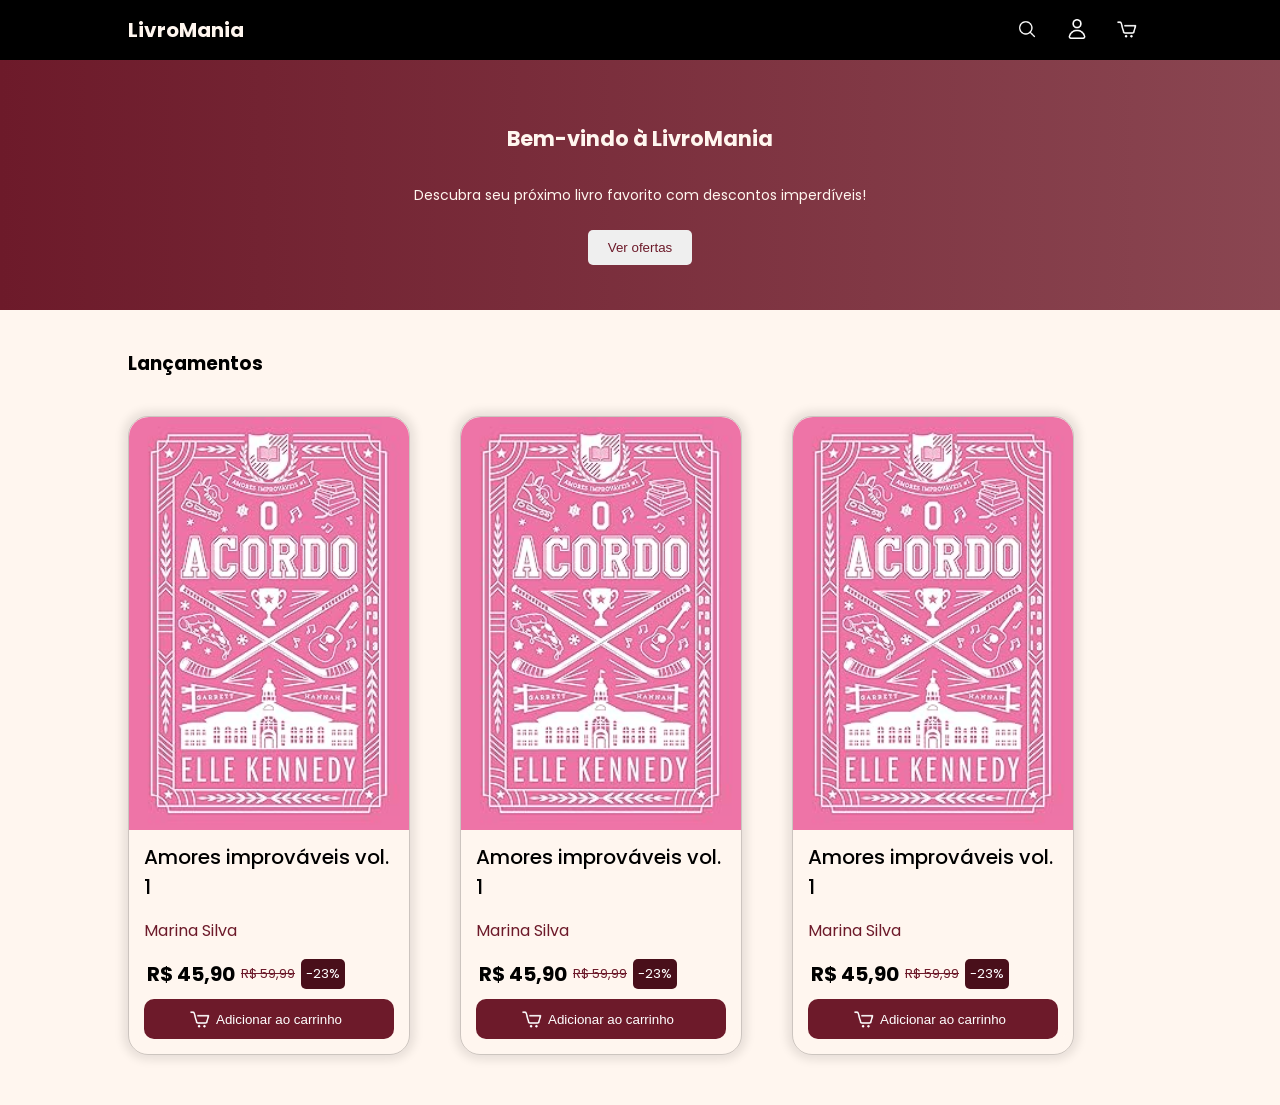
==== index.html @ 25cd39a6 "Começando layout (lançamentos e cards)" ====
<!DOCTYPE html>
<html lang="pt-br">
<head>
    <meta charset="UTF-8">
    <meta name="viewport" content="width=device-width, initial-scale=1.0">
    <title>LivroMania</title>

    <link rel="stylesheet" href="index.css">

    <link rel="preconnect" href="https://fonts.googleapis.com">
    <link rel="preconnect" href="https://fonts.gstatic.com" crossorigin>
    <link href="https://fonts.googleapis.com/css2?family=Poppins:ital,wght@0,100;0,200;0,300;0,400;0,500;0,600;0,700;0,800;0,900;1,100;1,200;1,300;1,400;1,500;1,600;1,700;1,800;1,900&display=swap" rel="stylesheet">

</head>
<body>
    <header>
        <nav>
            <div class="containerNav">
                <h1>LivroMania</h1>

                <span>
                    <button class="icon"><img src="icon/lupa.png"></button>
                    <button class="icon"><img src="icon/user.png"></button>
                    <button class="icon"><img src="icon/carrinho.png"></button>
                </span>
            </div>
            

        </nav>
        <h2>Bem-vindo à LivroMania</h2> 
            
            <!-- ideia de deixar ele trocando o nome, por exemplo Bem-vindo a melhor livraria online/ ao acervo de livros... (efeito de digita e apaga) -->

        <p>Descubra seu próximo livro favorito com descontos imperdíveis!</p>
        <button id="ofertas"><a href="#">Ver ofertas</a></button>
    </header>

    <h3 class="titulo">Lançamentos</h3>

    <section class="lancamentos">
        <span class="livros">
            <img class="capa" src="capas/capa1.jpg">
            <div>

                <h4>Amores improváveis vol. 1</h4>
                <p>Marina Silva</p>

                <section class="containerInfo">
                    <p>R$ 45,90</p>
                    <p class="preco">R$ 59,99</p>
                    <p>-23%</p>
                </section>
                

                <span class="addCarrinho">
                    <img src="icon/carrinho.png">
                    <button><a href="#">Adicionar ao carrinho</a></button>
                </span>
                
            </div>
        </span>


        <span class="livros">
            <img class="capa" src="capas/capa1.jpg">
            <div>

                <h4>Amores improváveis vol. 1</h4>
                <p>Marina Silva</p>

                <section class="containerInfo">
                    <p>R$ 45,90</p>
                    <p class="preco">R$ 59,99</p>
                    <p>-23%</p>
                </section>
                

                <span class="addCarrinho">
                    <img src="icon/carrinho.png">
                    <button><a href="#">Adicionar ao carrinho</a></button>
                </span>
                
            </div>
        </span>

                <span class="livros">
            <img class="capa" src="capas/capa1.jpg">
            <div>

                <h4>Amores improváveis vol. 1</h4>
                <p>Marina Silva</p>

                <section class="containerInfo">
                    <p>R$ 45,90</p>
                    <p class="preco">R$ 59,99</p>
                    <p>-23%</p>
                </section>
                

                <span class="addCarrinho">
                    <img src="icon/carrinho.png">
                    <button><a href="#">Adicionar ao carrinho</a></button>
                </span>
                
            </div>
        </span>
        
    </section>

    <section class="maisVendidos">
        <!-- Fazer um carrossel -->
    </section>
</body>
</html>
---- index.css ----
body{
    margin: 0;
    background-color: rgb(255, 246, 239);
    font-family: "Poppins", sans-serif;
    font-weight: 400;
}

header{
    color: rgb(255, 246, 239);
    width: 100%;
    height: 250px;
    margin-top: 60px;
    background-image: linear-gradient(to right, #6d1a2a, #6d1a2acc);
    font-size: 14px;
}

header{
    display: flex;
    flex-direction: column;
    justify-content: center;
    align-items: center;
}

nav{
    width: 100%;
    position: fixed;
    z-index: 1;
    top: 0;
    height: 60px;   
    background-color: black;    

    display: flex;
    justify-content: center;
    align-items: center;
}
.containerNav{
    width: 80%;
    display: flex;
    justify-content: space-between;
}




nav span{
    display: flex;
    width: 150px;
    justify-content: space-around;
}

nav span img{
    width: 20px;
}

nav h1{
    font-size: 20px;
}

#ofertas{
    padding: 10px 20px;
    border: 0px;
    border-radius: 5px;
    margin-top: 10px;
  
}
#ofertas a{
    text-decoration: none;
    color: #6d1a2a;

}

.icon{
    background-color: transparent;
    border: 0px;
    padding: 2px 10px;
    border-radius: 10px;
}
.icon:hover{
    background-color: rgba(255, 255, 255, 0.2);
}

/* LANÇAMENTOS */

.lancamentos{
    width: 80%;
    display: flex;
    margin: auto;
    flex-direction: row;
    flex-wrap: wrap;
}
.titulo{
    margin-left: 10%;
    padding: 20px 0;
    box-sizing: border-box;
}


.livros{
    width: 280px;
    height: 100%;
    box-shadow: 0px 0px 10px 5px rgba(0, 0, 0, 0.095);
    border: 1px solid rgba(0, 0, 0, 0.2);
    border-radius: 20px;
    margin-right: 50px;
    margin-bottom: 50px;
}

.addCarrinho{
    margin: auto;
    width: 100%;
    display: flex;
    align-items: center;
    justify-content: center;
    background-color: #6d1a2a;
    border-radius: 10px;
    padding: 10px 5px;
    box-sizing: border-box;
    margin-bottom: 15px;
}
.addCarrinho img{
    width: 20px;
}
.addCarrinho button,a{
    background-color: transparent;
    color: white;
    text-decoration: none;
    border: 0px;
}
.livros div{
    background-color: rgb(255, 246, 239);
    position: relative;
    padding: 0 15px;
    box-sizing: border-box;
    color: #6d1a2a;
    border-bottom-left-radius: 20px;
    border-bottom-right-radius: 20px;
}
div h4{
    color: #000000;
    font-size: 20px;
    margin: 5px 0 0 0;
    font-weight: 500;
}

.containerInfo{
    display: flex;
    align-items: center;
    margin-bottom: 10px;

}

.containerInfo p{
    margin: 0 3px;
}

.capa{
    width: 100%;
    border-top-left-radius: 20px;
    border-top-right-radius: 20px;
}

.livros:hover{
    border: #490F1A 1px solid;
}

.containerInfo p:first-child{
    color: #000000;
    font-weight:bold;
    font-size: 20px;
}
.containerInfo .preco{
    font-size: small;
    text-decoration: line-through;
}
.containerInfo p:last-child{
    color: #ffffff;
    background-color: #490F1A;
    border-radius: 5px;
    padding: 5px;
    font-size: small;
}
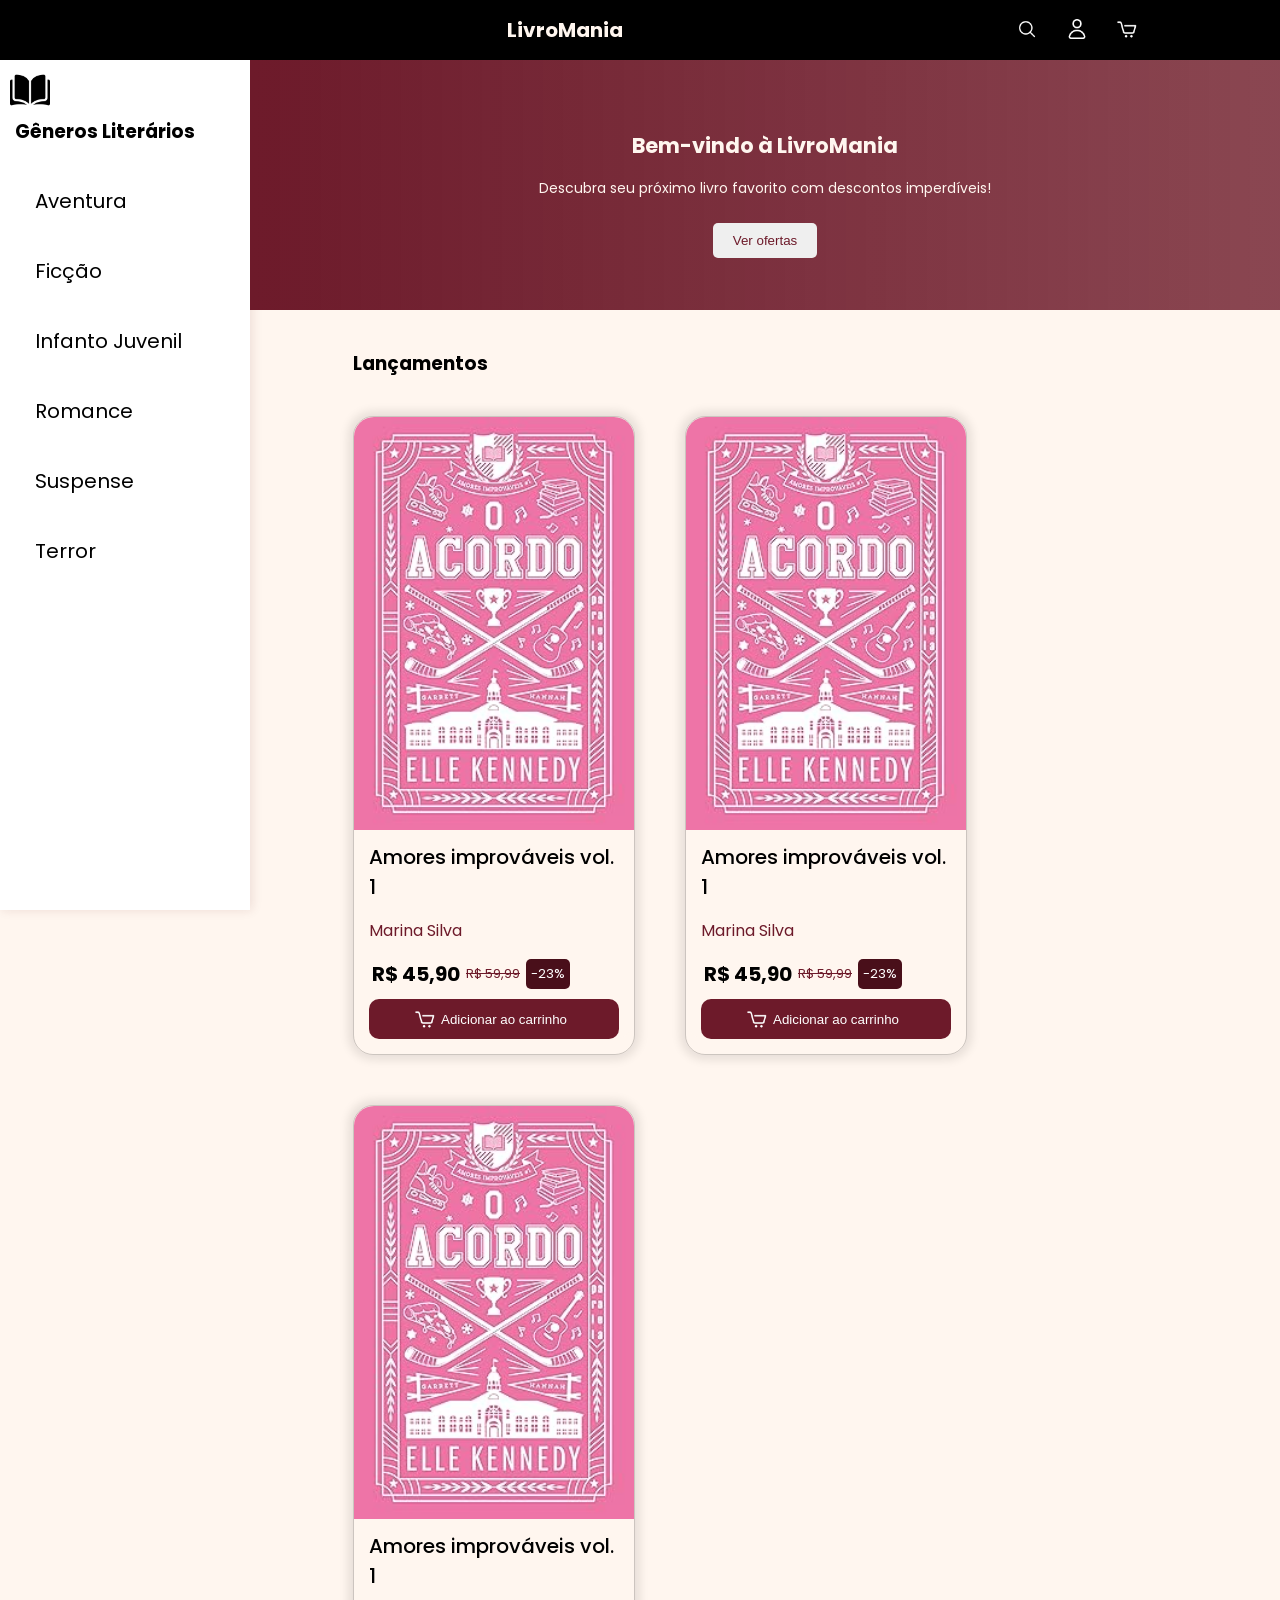
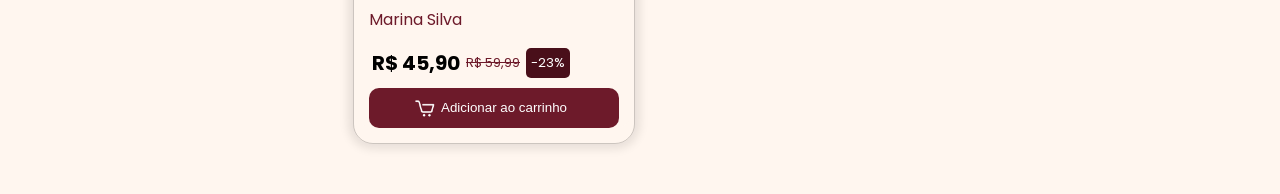
==== commit 891b7d05: "Menu lateral e as páginas dos gêneros literários" ====
--- a/index.html
+++ b/index.html
@@ -13,9 +13,33 @@
 
 </head>
 <body>
+    
+    <!-- MENU LATERAL -->
+     <aside>
+        <nav class="menulateral">
+            <img src="icon/livro.png">
+            <h3>Gêneros Literários</h3>
+            <ul>
+                <li><a href="gêneros literários/aventura.html">Aventura</a></li>
+                <li><a href="gêneros literários/ficcao.html">Ficção</a></li>
+                <li><a href="gêneros literários/juvenil.html">Infanto Juvenil</a></li>
+                <li><a href="gêneros literários/romance.htm">Romance</a></li>
+                <li><a href="gêneros literários/suspense.html">Suspense</a></li>
+                <li><a href="gêneros literários/terror.html">Terror</a></li>
+            </ul>
+        </nav>
+     </aside>
+
+    <!-- CABEÇALHO -->
     <header>
         <nav>
             <div class="containerNav">
+                <div class="menu">
+                    <input type="checkbox" id="check">
+                    <label for="check">
+                        <img src="icon/menu.jpeg">
+                    </label>
+                </div>
                 <h1>LivroMania</h1>
 
                 <span>
@@ -27,12 +51,14 @@
             
 
         </nav>
+        <div class="containerheader">
         <h2>Bem-vindo à LivroMania</h2> 
             
             <!-- ideia de deixar ele trocando o nome, por exemplo Bem-vindo a melhor livraria online/ ao acervo de livros... (efeito de digita e apaga) -->
 
         <p>Descubra seu próximo livro favorito com descontos imperdíveis!</p>
         <button id="ofertas"><a href="#">Ver ofertas</a></button>
+        </div>
     </header>
 
     <h3 class="titulo">Lançamentos</h3>
@@ -110,5 +136,7 @@
     <section class="maisVendidos">
         <!-- Fazer um carrossel -->
     </section>
+
+
 </body>
 </html>
--- a/index.css
+++ b/index.css
@@ -3,6 +3,7 @@
     background-color: rgb(255, 246, 239);
     font-family: "Poppins", sans-serif;
     font-weight: 400;
+    padding-left: 250px;
 }
 
 header{
@@ -12,6 +13,8 @@
     margin-top: 60px;
     background-image: linear-gradient(to right, #6d1a2a, #6d1a2acc);
     font-size: 14px;
+    position: relative;
+    overflow: auto;
 }
 
 header{
@@ -19,6 +22,7 @@
     flex-direction: column;
     justify-content: center;
     align-items: center;
+    text-align: center;
 }
 
 nav{
@@ -27,20 +31,19 @@
     z-index: 1;
     top: 0;
     height: 60px;   
-    background-color: black;    
-
-    display: flex;
-    justify-content: center;
-    align-items: center;
+    background-color: black;
+    left: 0;
+
+    display: flex;
+    justify-content: center;
+    align-items: center;
+    
 }
 .containerNav{
     width: 80%;
     display: flex;
     justify-content: space-between;
 }
-
-
-
 
 nav span{
     display: flex;
@@ -87,6 +90,7 @@
     margin: auto;
     flex-direction: row;
     flex-wrap: wrap;
+    
 }
 .titulo{
     margin-left: 10%;
@@ -178,4 +182,90 @@
     border-radius: 5px;
     padding: 5px;
     font-size: small;
-}+}
+
+/* MENU LATERAL */
+
+aside{
+    right: 0;
+    z-index: 0;
+    position: fixed;
+    width: 250px;
+}
+.menulateral ul li a{
+    /* background-color: red; */
+    color: black;
+    margin: 10px 5px 5px 15px;
+    font-size: 20px;
+    margin-bottom: 40px;
+    display: block;
+
+
+}
+.menulateral ul li a:hover{
+    background-color: rgba(73, 15, 26, 0.2);
+}
+.menulateral ul{
+    list-style: none;
+    padding: 10px 0;
+    margin: 0 15px 0 20px;
+    /* border: 3px solid black; */
+    /* background-color: blueviolet; */
+}
+.menulateral{
+    margin: 10px 0 0 0;
+    padding: 0;
+    background-color: white;
+    width: 250px;
+    height: 100%;
+    display: block;
+    box-sizing: border-box;
+    overflow: auto;
+    position: fixed;
+    box-shadow: 2px 0 10px rgba(96, 23, 23, 0.112);
+}
+.containheader{
+    margin-left: 0;
+    display: flex;
+    flex-direction: column;
+    justify-content: center;
+    align-items: center;
+    text-align: center;
+}
+.menulateral h3{
+    margin: 0 0 20px 15px;
+    display: inline-block;
+
+}
+.menulateral img{
+    margin: 60px 20px 0 10px;
+    width: 40px;
+}
+.menu img{
+    display: none;
+}
+input[type="checkbox"]{
+    display:none;
+}
+/* Menu Lateral Responsive
+
+@media (max-width:768px){
+    body{
+        padding-left: 0;
+    }
+    .logo{
+    width: 15%;
+    height: 20px;
+    margin: 10px 0 0 0;
+
+    }
+
+    .menu img{
+    display: inline-block;
+    width:  40px;
+   
+    }
+    input[type="checkbox"]{
+    display: none;
+}
+}*/
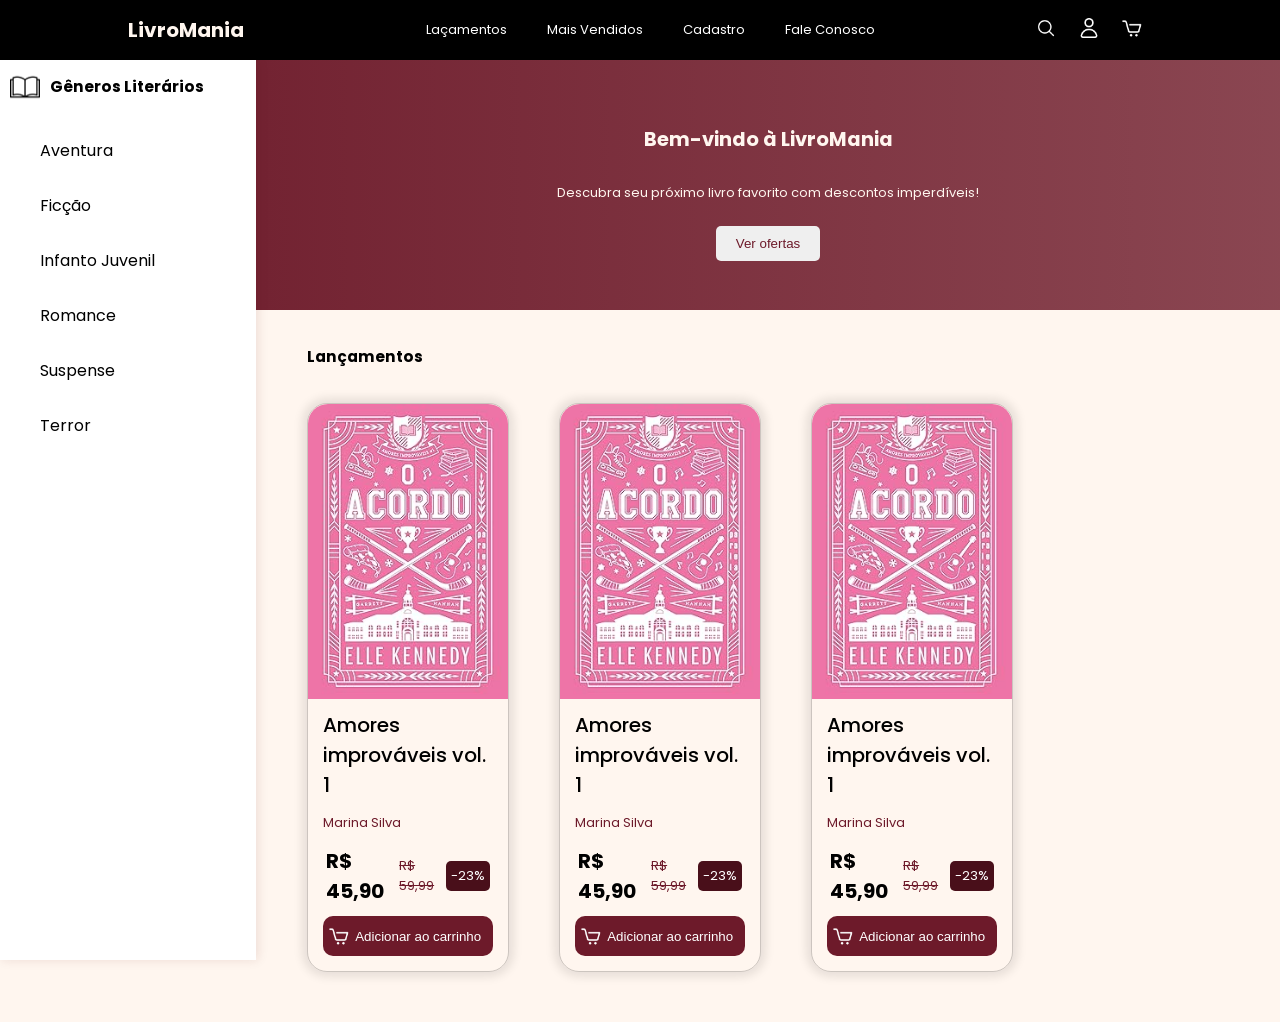
==== commit e8bfd6f4: "Ajustes no menu lateral e Responsividade" ====
--- a/index.html
+++ b/index.html
@@ -13,34 +13,26 @@
 
 </head>
 <body>
-    
-    <!-- MENU LATERAL -->
-     <aside>
-        <nav class="menulateral">
-            <img src="icon/livro.png">
-            <h3>Gêneros Literários</h3>
-            <ul>
-                <li><a href="gêneros literários/aventura.html">Aventura</a></li>
-                <li><a href="gêneros literários/ficcao.html">Ficção</a></li>
-                <li><a href="gêneros literários/juvenil.html">Infanto Juvenil</a></li>
-                <li><a href="gêneros literários/romance.htm">Romance</a></li>
-                <li><a href="gêneros literários/suspense.html">Suspense</a></li>
-                <li><a href="gêneros literários/terror.html">Terror</a></li>
-            </ul>
-        </nav>
-     </aside>
 
     <!-- CABEÇALHO -->
     <header>
         <nav>
-            <div class="containerNav">
-                <div class="menu">
+            <div class="menu">
                     <input type="checkbox" id="check">
                     <label for="check">
-                        <img src="icon/menu.jpeg">
+                        <img src="icon/menu.png">
                     </label>
                 </div>
+
+            <div class="containerNav">
                 <h1>LivroMania</h1>
+
+                <div id="links">
+                    <a href="#">Laçamentos</a>
+                    <a href="#">Mais Vendidos</a>
+                    <a href="#">Cadastro</a>
+                    <a href="#">Fale Conosco</a>
+                </div>
 
                 <span>
                     <button class="icon"><img src="icon/lupa.png"></button>
@@ -48,95 +40,113 @@
                     <button class="icon"><img src="icon/carrinho.png"></button>
                 </span>
             </div>
-            
 
         </nav>
-        <div class="containerheader">
-        <h2>Bem-vindo à LivroMania</h2> 
-            
-            <!-- ideia de deixar ele trocando o nome, por exemplo Bem-vindo a melhor livraria online/ ao acervo de livros... (efeito de digita e apaga) -->
+        <div class="containerHeader">
+            <h2>Bem-vindo à LivroMania</h2> 
+                
+                <!-- ideia de deixar ele trocando o nome, por exemplo Bem-vindo a melhor livraria online/ ao acervo de livros... (efeito de digita e apaga) -->
 
-        <p>Descubra seu próximo livro favorito com descontos imperdíveis!</p>
-        <button id="ofertas"><a href="#">Ver ofertas</a></button>
+            <p>Descubra seu próximo livro favorito com descontos imperdíveis!</p>
+            <button id="ofertas"><a href="#">Ver ofertas</a></button>
         </div>
     </header>
 
-    <h3 class="titulo">Lançamentos</h3>
+    <!-- MENU LATERAL -->
+     <aside>
+        <nav class="menulateral">
+            <span><img src="icon/livro.png">
+            <h3>Gêneros Literários</h3>
+            </span>
+            <ul>
+                <li><a href="generosLiterarios/aventura.html">Aventura</a></li>
+                <li><a href="generosLiterarios/ficcao.html">Ficção</a></li>
+                <li><a href="generosLiterarios/juvenil.html">Infanto Juvenil</a></li>
+                <li><a href="generosLiterarios/romance.html">Romance</a></li>
+                <li><a href="generosLiterarios/suspense.html">Suspense</a></li>
+                <li><a href="generosLiterarios/terror.html">Terror</a></li>
+            </ul>
+        </nav>
+     </aside>
+    
+    <div class="containerMain">
 
-    <section class="lancamentos">
-        <span class="livros">
-            <img class="capa" src="capas/capa1.jpg">
-            <div>
+            <h3 class="titulo">Lançamentos</h3>
 
-                <h4>Amores improváveis vol. 1</h4>
-                <p>Marina Silva</p>
+            <section class="lancamentos">
+                <span class="livros">
+                    <img class="capa" src="capas/capa1.jpg">
+                    <div>
 
-                <section class="containerInfo">
-                    <p>R$ 45,90</p>
-                    <p class="preco">R$ 59,99</p>
-                    <p>-23%</p>
-                </section>
-                
+                        <h4>Amores improváveis vol. 1</h4>
+                        <p>Marina Silva</p>
 
-                <span class="addCarrinho">
-                    <img src="icon/carrinho.png">
-                    <button><a href="#">Adicionar ao carrinho</a></button>
+                        <section class="containerInfo">
+                            <p>R$ 45,90</p>
+                            <p class="preco">R$ 59,99</p>
+                            <p>-23%</p>
+                        </section>
+                        
+
+                        <span class="addCarrinho">
+                            <img src="icon/carrinho.png">
+                            <button><a href="#">Adicionar ao carrinho</a></button>
+                        </span>
+                        
+                    </div>
+                </span>
+
+
+                <span class="livros">
+                    <img class="capa" src="capas/capa1.jpg">
+                    <div>
+
+                        <h4>Amores improváveis vol. 1</h4>
+                        <p>Marina Silva</p>
+
+                        <section class="containerInfo">
+                            <p>R$ 45,90</p>
+                            <p class="preco">R$ 59,99</p>
+                            <p>-23%</p>
+                        </section>
+                        
+
+                        <span class="addCarrinho">
+                            <img src="icon/carrinho.png">
+                            <button><a href="#">Adicionar ao carrinho</a></button>
+                        </span>
+                        
+                    </div>
+                </span>
+
+                        <span class="livros">
+                    <img class="capa" src="capas/capa1.jpg">
+                    <div>
+
+                        <h4>Amores improváveis vol. 1</h4>
+                        <p>Marina Silva</p>
+
+                        <section class="containerInfo">
+                            <p>R$ 45,90</p>
+                            <p class="preco">R$ 59,99</p>
+                            <p>-23%</p>
+                        </section>
+                        
+
+                        <span class="addCarrinho">
+                            <img src="icon/carrinho.png">
+                            <button><a href="#">Adicionar ao carrinho</a></button>
+                        </span>
+                        
+                    </div>
                 </span>
                 
-            </div>
-        </span>
+            </section>
 
+            <section class="maisVendidos">
+                <!-- Fazer um carrossel --></section>
 
-        <span class="livros">
-            <img class="capa" src="capas/capa1.jpg">
-            <div>
-
-                <h4>Amores improváveis vol. 1</h4>
-                <p>Marina Silva</p>
-
-                <section class="containerInfo">
-                    <p>R$ 45,90</p>
-                    <p class="preco">R$ 59,99</p>
-                    <p>-23%</p>
-                </section>
-                
-
-                <span class="addCarrinho">
-                    <img src="icon/carrinho.png">
-                    <button><a href="#">Adicionar ao carrinho</a></button>
-                </span>
-                
-            </div>
-        </span>
-
-                <span class="livros">
-            <img class="capa" src="capas/capa1.jpg">
-            <div>
-
-                <h4>Amores improváveis vol. 1</h4>
-                <p>Marina Silva</p>
-
-                <section class="containerInfo">
-                    <p>R$ 45,90</p>
-                    <p class="preco">R$ 59,99</p>
-                    <p>-23%</p>
-                </section>
-                
-
-                <span class="addCarrinho">
-                    <img src="icon/carrinho.png">
-                    <button><a href="#">Adicionar ao carrinho</a></button>
-                </span>
-                
-            </div>
-        </span>
-        
-    </section>
-
-    <section class="maisVendidos">
-        <!-- Fazer um carrossel -->
-    </section>
-
+            </section>
 
 </body>
 </html>
--- a/index.css
+++ b/index.css
@@ -3,7 +3,7 @@
     background-color: rgb(255, 246, 239);
     font-family: "Poppins", sans-serif;
     font-weight: 400;
-    padding-left: 250px;
+    font-size: 13px;
 }
 
 header{
@@ -12,7 +12,7 @@
     height: 250px;
     margin-top: 60px;
     background-image: linear-gradient(to right, #6d1a2a, #6d1a2acc);
-    font-size: 14px;
+    font-size: 13px;
     position: relative;
     overflow: auto;
 }
@@ -32,10 +32,9 @@
     top: 0;
     height: 60px;   
     background-color: black;
-    left: 0;
-
-    display: flex;
-    justify-content: center;
+
+    display: flex;
+    justify-content:center;
     align-items: center;
     
 }
@@ -43,12 +42,15 @@
     width: 80%;
     display: flex;
     justify-content: space-between;
-}
-
-nav span{
+    align-items: center;
+}
+
+.containerHeader nav span{
     display: flex;
     width: 150px;
+    height: 40px;
     justify-content: space-around;
+    
 }
 
 nav span img{
@@ -76,16 +78,37 @@
     background-color: transparent;
     border: 0px;
     padding: 2px 10px;
-    border-radius: 10px;
 }
 .icon:hover{
-    background-color: rgba(255, 255, 255, 0.2);
+    background: linear-gradient( to bottom, rgba(255, 255, 255, 0), rgba(255, 255, 255, 0), rgba(255, 255, 255, 0.2));
+}
+
+#links{
+    display: flex;
+    align-items: center;
+}
+
+#links a{
+    margin-left: 30px;
+    padding: 5px;
+    box-sizing: border-box;
+}
+
+#links a:hover{
+    background: linear-gradient( to bottom, rgba(255, 255, 255, 0), rgba(255, 255, 255, 0), rgba(255, 255, 255, 0.2));
 }
 
 /* LANÇAMENTOS */
 
+.containerMain{
+    display: flex;
+    width: 80%;
+    margin-left: 20%;
+    flex-direction: column;
+}
+
 .lancamentos{
-    width: 80%;
+    width: 90%;
     display: flex;
     margin: auto;
     flex-direction: row;
@@ -93,15 +116,15 @@
     
 }
 .titulo{
-    margin-left: 10%;
+    margin-left: 5%;
     padding: 20px 0;
     box-sizing: border-box;
 }
 
 
 .livros{
-    width: 280px;
-    height: 100%;
+    width: 200px;
+    height: auto;
     box-shadow: 0px 0px 10px 5px rgba(0, 0, 0, 0.095);
     border: 1px solid rgba(0, 0, 0, 0.2);
     border-radius: 20px;
@@ -187,45 +210,44 @@
 /* MENU LATERAL */
 
 aside{
-    right: 0;
+    left: 0;
     z-index: 0;
     position: fixed;
-    width: 250px;
+    width: 33%;
 }
 .menulateral ul li a{
-    /* background-color: red; */
     color: black;
     margin: 10px 5px 5px 15px;
-    font-size: 20px;
-    margin-bottom: 40px;
+    font-size: 16px;
+    margin-bottom: 20px;
     display: block;
-
-
+    padding: 5px;
+    box-sizing: border-box;
 }
 .menulateral ul li a:hover{
-    background-color: rgba(73, 15, 26, 0.2);
+    background:linear-gradient(to right, rgba(73, 15, 26, 0.2), rgba(73, 15, 26, 0.2), rgba(73, 15, 26, 0));
 }
 .menulateral ul{
     list-style: none;
     padding: 10px 0;
     margin: 0 15px 0 20px;
-    /* border: 3px solid black; */
-    /* background-color: blueviolet; */
 }
 .menulateral{
-    margin: 10px 0 0 0;
     padding: 0;
     background-color: white;
-    width: 250px;
+    width: 20%;
     height: 100%;
     display: block;
     box-sizing: border-box;
     overflow: auto;
+
     position: fixed;
+    top: 60px;
+    
     box-shadow: 2px 0 10px rgba(96, 23, 23, 0.112);
 }
-.containheader{
-    margin-left: 0;
+.containerHeader{
+    margin-left: 20%;
     display: flex;
     flex-direction: column;
     justify-content: center;
@@ -233,16 +255,26 @@
     text-align: center;
 }
 .menulateral h3{
-    margin: 0 0 20px 15px;
     display: inline-block;
-
+    margin-left: 10px;
+}
+.menulateral span{
+    display: flex;
+    align-items: center;
+    flex-direction: row;
 }
 .menulateral img{
-    margin: 60px 20px 0 10px;
-    width: 40px;
-}
+    width: 30px;
+    height: auto;
+    margin-left: 10px;
+}
+.menu{
+    display: none;
+}
+
 .menu img{
-    display: none;
+    width: 20px;
+    margin-right: 20px;
 }
 input[type="checkbox"]{
     display:none;
@@ -268,4 +300,29 @@
     input[type="checkbox"]{
     display: none;
 }
-}*/+}*/
+
+/* ---RESPONSIVIDADE HEADER--- */
+
+/* < 1024px */
+@media screen and (max-width:1024px){
+    #links a{
+        display: none;
+    }
+    .menulateral{
+        display: none;
+    }
+    .containerMain{
+        width: 100%;
+        margin: 0;
+    }
+    .containerHeader{
+        margin-left: 0;
+    }
+    .lancamentos{
+        width: 80%;
+    }
+    .titulo{
+        margin-left: 10%;
+    }
+}
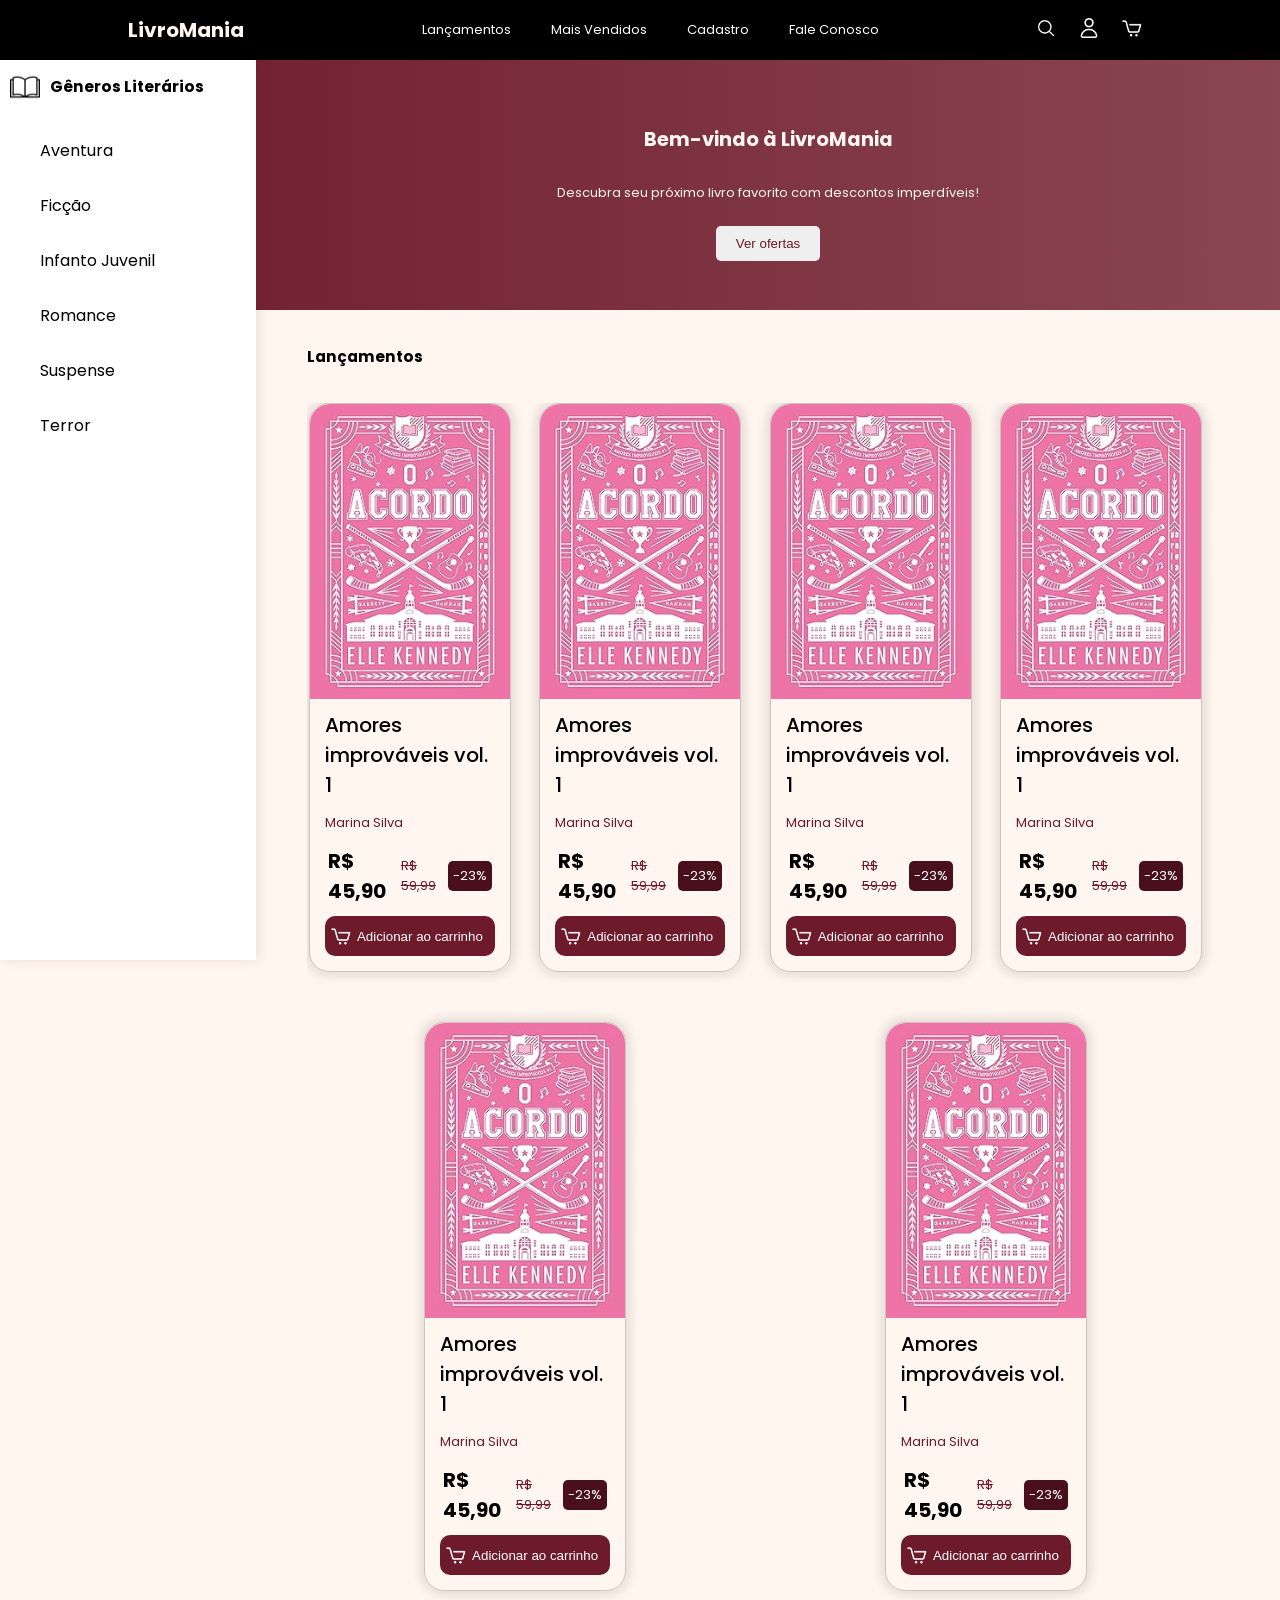
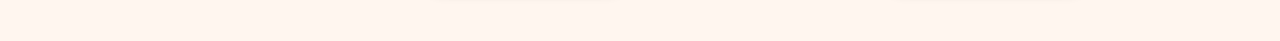
==== commit a4da21fa: "Teste Responsivo" ====
--- a/index.html
+++ b/index.html
@@ -28,7 +28,7 @@
                 <h1>LivroMania</h1>
 
                 <div id="links">
-                    <a href="#">Laçamentos</a>
+                    <a href="#">Lançamentos</a>
                     <a href="#">Mais Vendidos</a>
                     <a href="#">Cadastro</a>
                     <a href="#">Fale Conosco</a>
@@ -96,30 +96,95 @@
                     </div>
                 </span>
 
-
-                <span class="livros">
-                    <img class="capa" src="capas/capa1.jpg">
-                    <div>
-
-                        <h4>Amores improváveis vol. 1</h4>
-                        <p>Marina Silva</p>
-
-                        <section class="containerInfo">
-                            <p>R$ 45,90</p>
-                            <p class="preco">R$ 59,99</p>
-                            <p>-23%</p>
-                        </section>
-                        
-
-                        <span class="addCarrinho">
-                            <img src="icon/carrinho.png">
-                            <button><a href="#">Adicionar ao carrinho</a></button>
-                        </span>
-                        
-                    </div>
-                </span>
-
-                        <span class="livros">
+                <span class="livros">
+                    <img class="capa" src="capas/capa1.jpg">
+                    <div>
+
+                        <h4>Amores improváveis vol. 1</h4>
+                        <p>Marina Silva</p>
+
+                        <section class="containerInfo">
+                            <p>R$ 45,90</p>
+                            <p class="preco">R$ 59,99</p>
+                            <p>-23%</p>
+                        </section>
+                        
+
+                        <span class="addCarrinho">
+                            <img src="icon/carrinho.png">
+                            <button><a href="#">Adicionar ao carrinho</a></button>
+                        </span>
+                        
+                    </div>
+                </span>
+
+                <span class="livros">
+                    <img class="capa" src="capas/capa1.jpg">
+                    <div>
+
+                        <h4>Amores improváveis vol. 1</h4>
+                        <p>Marina Silva</p>
+
+                        <section class="containerInfo">
+                            <p>R$ 45,90</p>
+                            <p class="preco">R$ 59,99</p>
+                            <p>-23%</p>
+                        </section>
+                        
+
+                        <span class="addCarrinho">
+                            <img src="icon/carrinho.png">
+                            <button><a href="#">Adicionar ao carrinho</a></button>
+                        </span>
+                        
+                    </div>
+                </span>
+
+                <span class="livros">
+                    <img class="capa" src="capas/capa1.jpg">
+                    <div>
+
+                        <h4>Amores improváveis vol. 1</h4>
+                        <p>Marina Silva</p>
+
+                        <section class="containerInfo">
+                            <p>R$ 45,90</p>
+                            <p class="preco">R$ 59,99</p>
+                            <p>-23%</p>
+                        </section>
+                        
+
+                        <span class="addCarrinho">
+                            <img src="icon/carrinho.png">
+                            <button><a href="#">Adicionar ao carrinho</a></button>
+                        </span>
+                        
+                    </div>
+                </span>
+
+                <span class="livros">
+                    <img class="capa" src="capas/capa1.jpg">
+                    <div>
+
+                        <h4>Amores improváveis vol. 1</h4>
+                        <p>Marina Silva</p>
+
+                        <section class="containerInfo">
+                            <p>R$ 45,90</p>
+                            <p class="preco">R$ 59,99</p>
+                            <p>-23%</p>
+                        </section>
+                        
+
+                        <span class="addCarrinho">
+                            <img src="icon/carrinho.png">
+                            <button><a href="#">Adicionar ao carrinho</a></button>
+                        </span>
+                        
+                    </div>
+                </span>
+
+                <span class="livros">
                     <img class="capa" src="capas/capa1.jpg">
                     <div>
 
--- a/index.css
+++ b/index.css
@@ -113,6 +113,9 @@
     margin: auto;
     flex-direction: row;
     flex-wrap: wrap;
+    justify-content:space-around;
+    
+    overflow: auto;
     
 }
 .titulo{
@@ -128,7 +131,7 @@
     box-shadow: 0px 0px 10px 5px rgba(0, 0, 0, 0.095);
     border: 1px solid rgba(0, 0, 0, 0.2);
     border-radius: 20px;
-    margin-right: 50px;
+    margin-right: 25px;
     margin-bottom: 50px;
 }
 
@@ -321,6 +324,29 @@
     }
     .lancamentos{
         width: 80%;
+        flex-wrap: nowrap;
+        overflow:auto;
+
+        scrollbar-width: none;
+        scroll-behavior: smooth;
+    }
+    .livros div{
+        position: static;
+        display: flex;
+        flex-direction: column;
+    }
+    .livros div h4{
+        font-size: 12px;
+    }
+    .livros div p{
+        font-size: 10px;
+    }
+    .livros div .containerInfo p {
+        font-size: 10px;
+    }
+    .livros div .addCarrinho,a{
+        height: 30px;
+        font-size: 10px;
     }
     .titulo{
         margin-left: 10%;
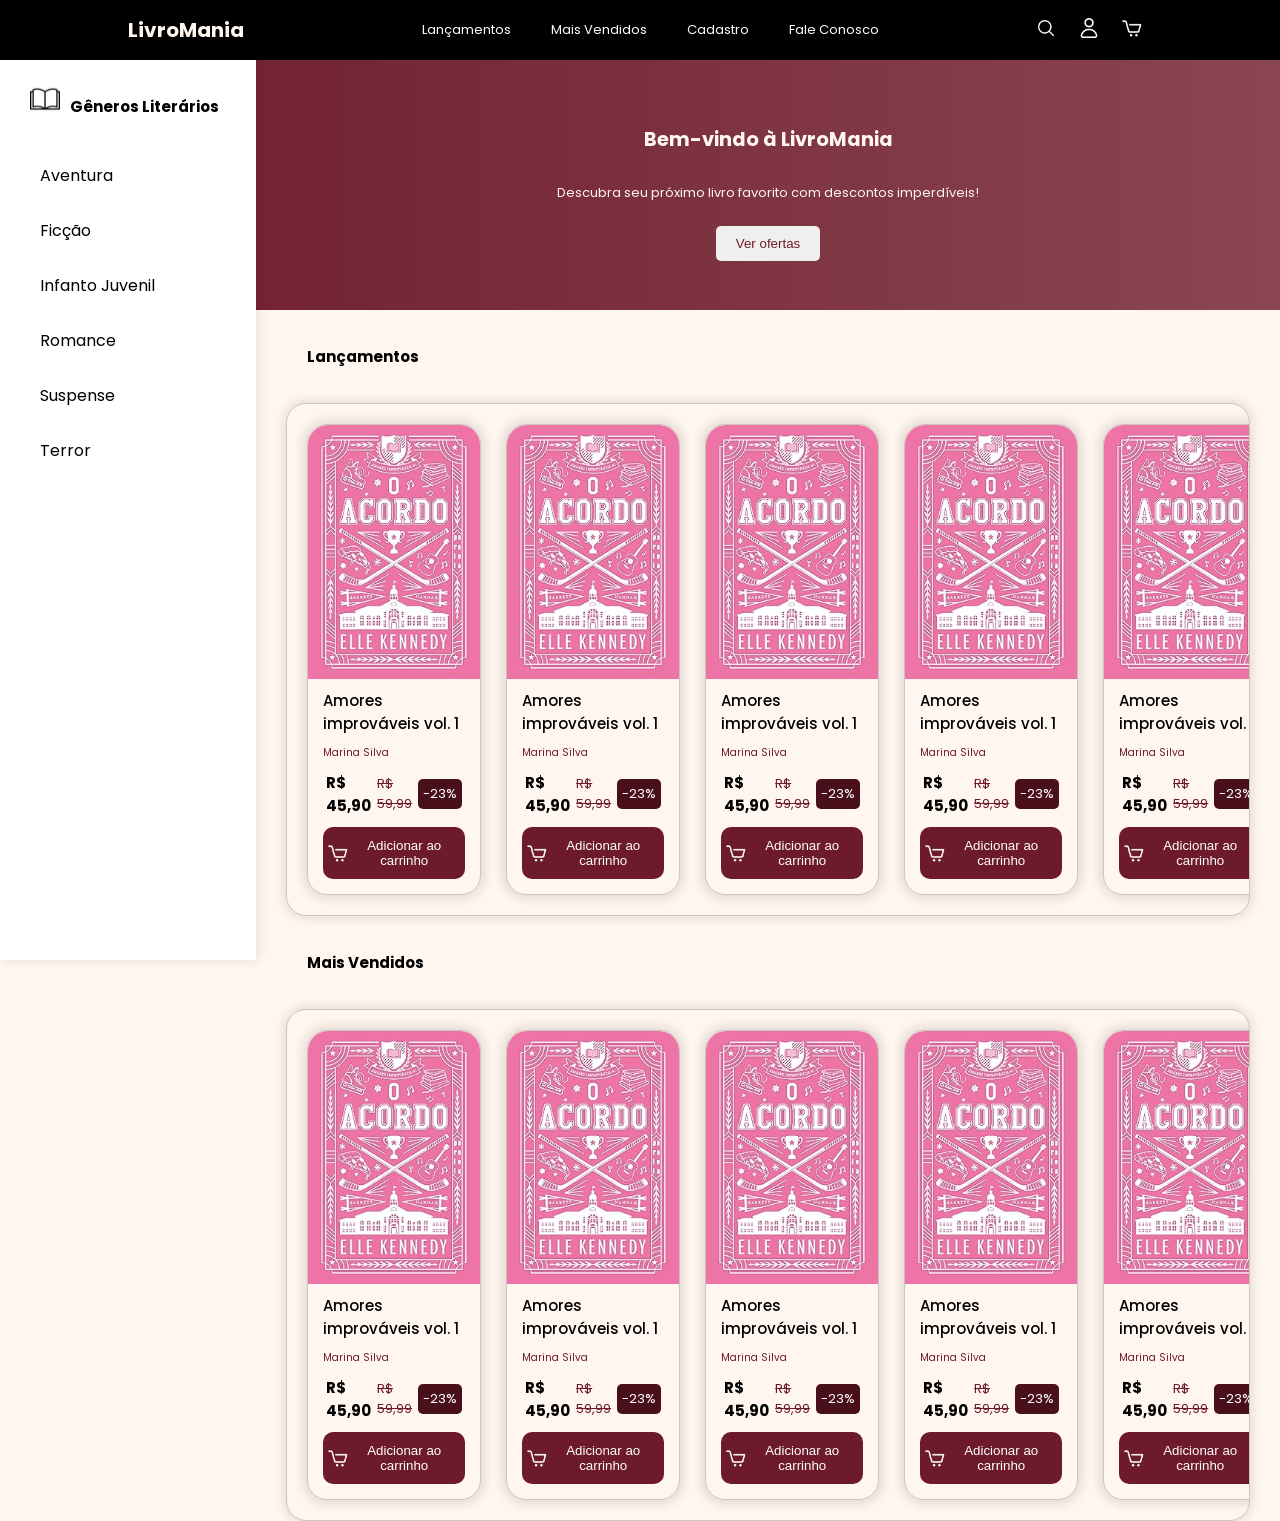
==== commit f930078e: "Refinando estilo das section e adicionando scroll" ====
--- a/index.html
+++ b/index.html
@@ -55,8 +55,9 @@
     <!-- MENU LATERAL -->
      <aside>
         <nav class="menulateral">
-            <span><img src="icon/livro.png">
-            <h3>Gêneros Literários</h3>
+            <span>
+                <img src="icon/livro.png">
+                <h3 class="titulo">Gêneros Literários</h3>
             </span>
             <ul>
                 <li><a href="generosLiterarios/aventura.html">Aventura</a></li>
@@ -73,7 +74,7 @@
 
             <h3 class="titulo">Lançamentos</h3>
 
-            <section class="lancamentos">
+            <section class="lancamentos secLivros">
                 <span class="livros">
                     <img class="capa" src="capas/capa1.jpg">
                     <div>
@@ -208,8 +209,141 @@
                 
             </section>
 
-            <section class="maisVendidos">
-                <!-- Fazer um carrossel --></section>
+            <h3 class="titulo">Mais Vendidos</h3>
+
+            <section class="maisVendidos secLivros">
+                <span class="livros">
+                    <img class="capa" src="capas/capa1.jpg">
+                    <div>
+
+                        <h4>Amores improváveis vol. 1</h4>
+                        <p>Marina Silva</p>
+
+                        <section class="containerInfo">
+                            <p>R$ 45,90</p>
+                            <p class="preco">R$ 59,99</p>
+                            <p>-23%</p>
+                        </section>
+                        
+
+                        <span class="addCarrinho">
+                            <img src="icon/carrinho.png">
+                            <button><a href="#">Adicionar ao carrinho</a></button>
+                        </span>
+                        
+                    </div>
+                </span>
+
+                <span class="livros">
+                    <img class="capa" src="capas/capa1.jpg">
+                    <div>
+
+                        <h4>Amores improváveis vol. 1</h4>
+                        <p>Marina Silva</p>
+
+                        <section class="containerInfo">
+                            <p>R$ 45,90</p>
+                            <p class="preco">R$ 59,99</p>
+                            <p>-23%</p>
+                        </section>
+                        
+
+                        <span class="addCarrinho">
+                            <img src="icon/carrinho.png">
+                            <button><a href="#">Adicionar ao carrinho</a></button>
+                        </span>
+                        
+                    </div>
+                </span>
+
+                <span class="livros">
+                    <img class="capa" src="capas/capa1.jpg">
+                    <div>
+
+                        <h4>Amores improváveis vol. 1</h4>
+                        <p>Marina Silva</p>
+
+                        <section class="containerInfo">
+                            <p>R$ 45,90</p>
+                            <p class="preco">R$ 59,99</p>
+                            <p>-23%</p>
+                        </section>
+                        
+
+                        <span class="addCarrinho">
+                            <img src="icon/carrinho.png">
+                            <button><a href="#">Adicionar ao carrinho</a></button>
+                        </span>
+                        
+                    </div>
+                </span>
+
+                <span class="livros">
+                    <img class="capa" src="capas/capa1.jpg">
+                    <div>
+
+                        <h4>Amores improváveis vol. 1</h4>
+                        <p>Marina Silva</p>
+
+                        <section class="containerInfo">
+                            <p>R$ 45,90</p>
+                            <p class="preco">R$ 59,99</p>
+                            <p>-23%</p>
+                        </section>
+                        
+
+                        <span class="addCarrinho">
+                            <img src="icon/carrinho.png">
+                            <button><a href="#">Adicionar ao carrinho</a></button>
+                        </span>
+                        
+                    </div>
+                </span>
+
+                <span class="livros">
+                    <img class="capa" src="capas/capa1.jpg">
+                    <div>
+
+                        <h4>Amores improváveis vol. 1</h4>
+                        <p>Marina Silva</p>
+
+                        <section class="containerInfo">
+                            <p>R$ 45,90</p>
+                            <p class="preco">R$ 59,99</p>
+                            <p>-23%</p>
+                        </section>
+                        
+
+                        <span class="addCarrinho">
+                            <img src="icon/carrinho.png">
+                            <button><a href="#">Adicionar ao carrinho</a></button>
+                        </span>
+                        
+                    </div>
+                </span>
+
+                <span class="livros">
+                    <img class="capa" src="capas/capa1.jpg">
+                    <div>
+
+                        <h4>Amores improváveis vol. 1</h4>
+                        <p>Marina Silva</p>
+
+                        <section class="containerInfo">
+                            <p>R$ 45,90</p>
+                            <p class="preco">R$ 59,99</p>
+                            <p>-23%</p>
+                        </section>
+                        
+
+                        <span class="addCarrinho">
+                            <img src="icon/carrinho.png">
+                            <button><a href="#">Adicionar ao carrinho</a></button>
+                        </span>
+                        
+                    </div>
+                </span>
+            </section>
 
             </section>
 
--- a/index.css
+++ b/index.css
@@ -3,7 +3,7 @@
     background-color: rgb(255, 246, 239);
     font-family: "Poppins", sans-serif;
     font-weight: 400;
-    font-size: 13px;
+    font-size: 10px;
 }
 
 header{
@@ -107,18 +107,23 @@
     flex-direction: column;
 }
 
-.lancamentos{
+.secLivros{
     width: 90%;
+    height: 100%;
     display: flex;
     margin: auto;
+    padding: 20px;
+    border-radius: 20px;
     flex-direction: row;
-    flex-wrap: wrap;
     justify-content:space-around;
     
     overflow: auto;
+    box-shadow: 0px 0px 10px 3px rgba(0, 0, 0, 0.095);
+    border: 1px solid rgba(0, 0, 0, 0.2);
     
 }
 .titulo{
+    font-size: 15px;
     margin-left: 5%;
     padding: 20px 0;
     box-sizing: border-box;
@@ -132,7 +137,6 @@
     border: 1px solid rgba(0, 0, 0, 0.2);
     border-radius: 20px;
     margin-right: 25px;
-    margin-bottom: 50px;
 }
 
 .addCarrinho{
@@ -167,7 +171,7 @@
 }
 div h4{
     color: #000000;
-    font-size: 20px;
+    font-size: 15px;
     margin: 5px 0 0 0;
     font-weight: 500;
 }
@@ -196,7 +200,7 @@
 .containerInfo p:first-child{
     color: #000000;
     font-weight:bold;
-    font-size: 20px;
+    font-size: 15px;
 }
 .containerInfo .preco{
     font-size: small;
@@ -240,9 +244,12 @@
     background-color: white;
     width: 20%;
     height: 100%;
-    display: block;
+    display: flex;
     box-sizing: border-box;
     overflow: auto;
+    justify-content: right;
+    align-items: start;
+    flex-direction: column;
 
     position: fixed;
     top: 60px;
@@ -260,16 +267,17 @@
 .menulateral h3{
     display: inline-block;
     margin-left: 10px;
+    margin-bottom: 0;
 }
 .menulateral span{
     display: flex;
     align-items: center;
-    flex-direction: row;
+    justify-content: center;
 }
 .menulateral img{
     width: 30px;
     height: auto;
-    margin-left: 10px;
+    margin-left: 30px;
 }
 .menu{
     display: none;
@@ -312,17 +320,25 @@
     #links a{
         display: none;
     }
+
     .menulateral{
         display: none;
     }
+
+    .menu{
+        display: inline-block;
+    }
+
     .containerMain{
         width: 100%;
         margin: 0;
     }
+
     .containerHeader{
         margin-left: 0;
     }
-    .lancamentos{
+
+    .secLivros{
         width: 80%;
         flex-wrap: nowrap;
         overflow:auto;
@@ -330,25 +346,51 @@
         scrollbar-width: none;
         scroll-behavior: smooth;
     }
+
     .livros div{
+        width:160px;
+        height: 90px;
         position: static;
         display: flex;
         flex-direction: column;
     }
+
     .livros div h4{
         font-size: 12px;
     }
+
     .livros div p{
         font-size: 10px;
-    }
-    .livros div .containerInfo p {
+        margin: 0;
+        margin-bottom: 5px;
+    }
+
+    .livros div .containerInfo p{
         font-size: 10px;
     }
+
+    .livros div .containerInfo p:first-child{
+        font-size: 15px;
+        margin-right: 5px;
+    }
+
     .livros div .addCarrinho,a{
         height: 30px;
-        font-size: 10px;
-    }
+        font-size: 9px;
+    }
+
     .titulo{
         margin-left: 10%;
     }
+    .addCarrinho img{
+        width: 15px;
+    }
+
+    .preco + p{
+        display: none;
+    }
+    .addCarrinho{
+        display: none;
+    }
+
 }
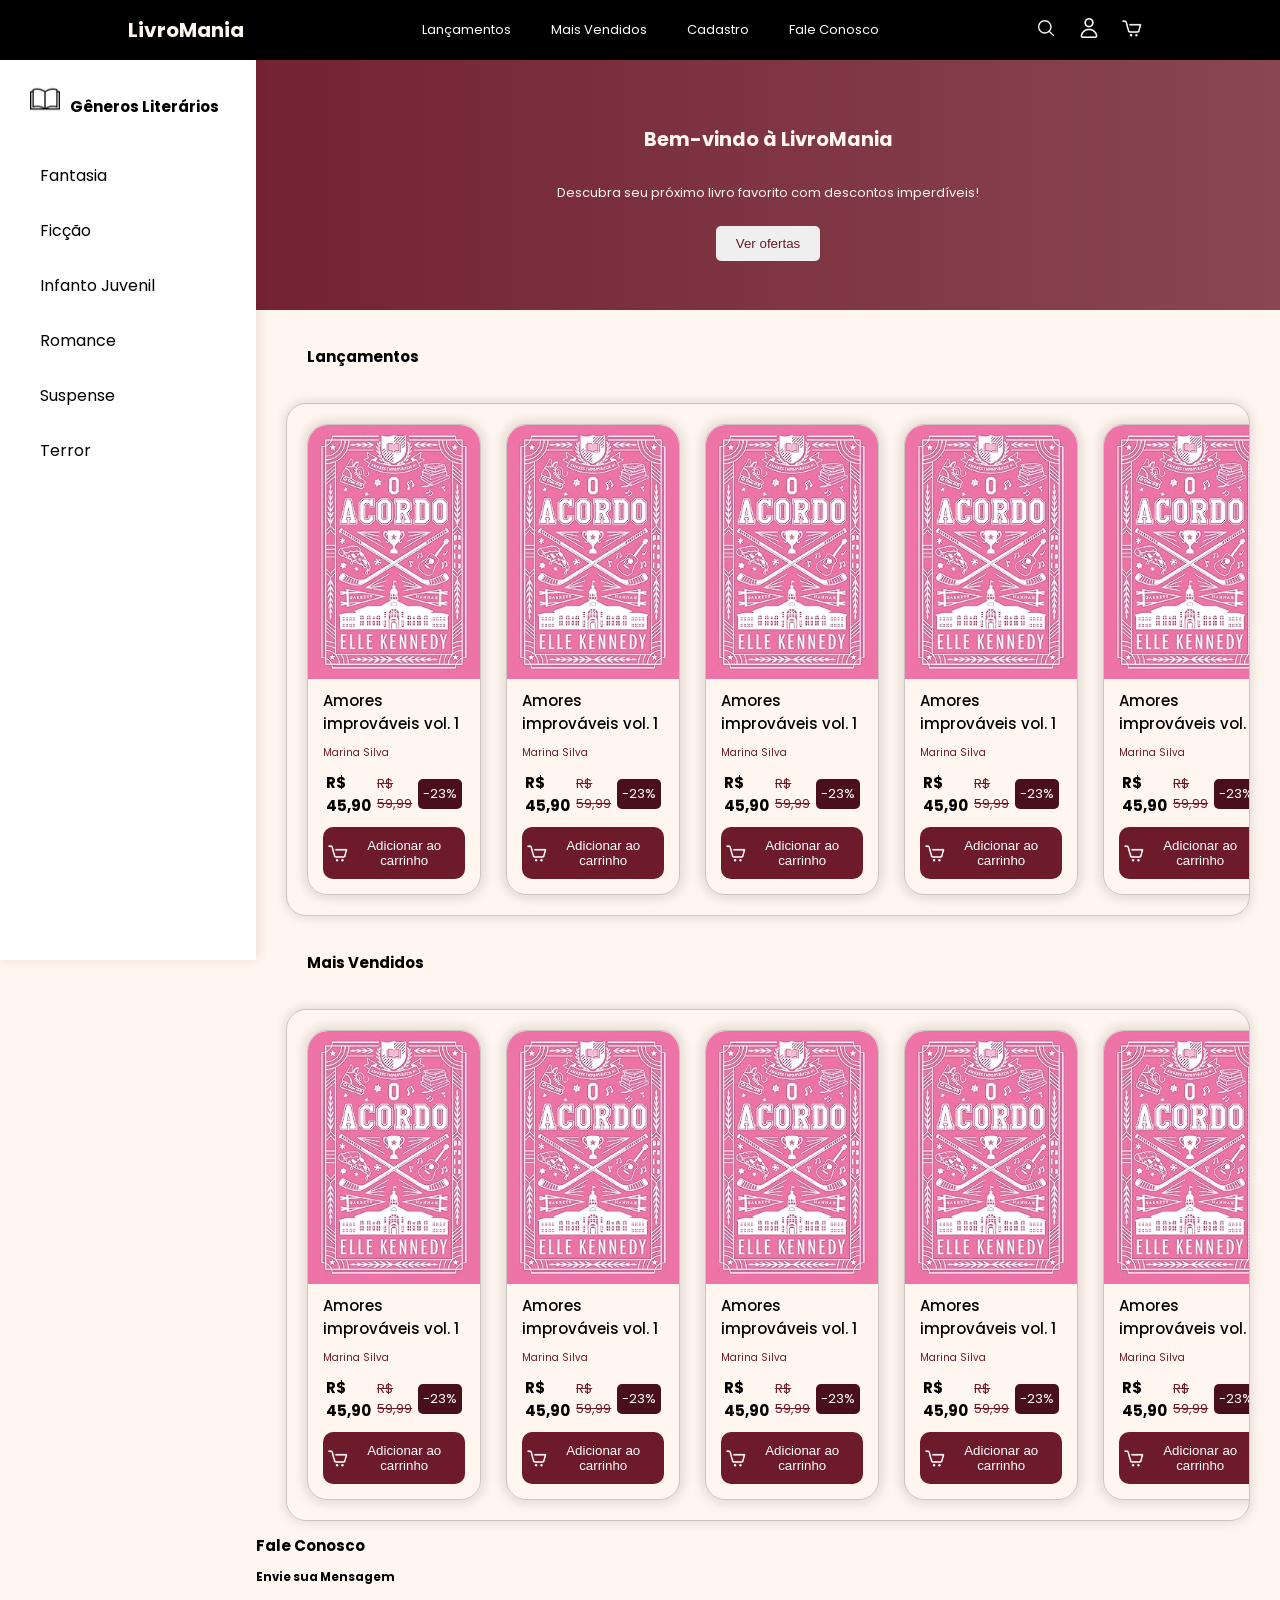
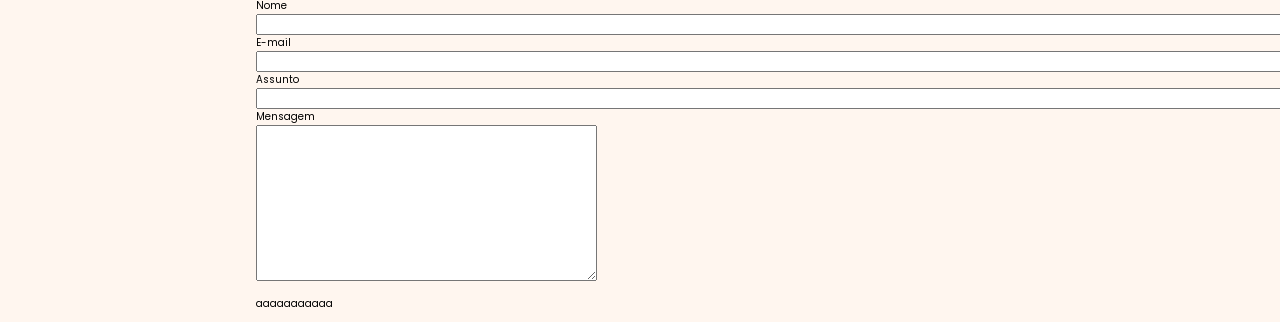
==== commit f44e6670: "Página de gêneros e section contato" ====
--- a/index.html
+++ b/index.html
@@ -60,7 +60,7 @@
                 <h3 class="titulo">Gêneros Literários</h3>
             </span>
             <ul>
-                <li><a href="generosLiterarios/aventura.html">Aventura</a></li>
+                <li><a href="generosLiterarios/aventura.html">Fantasia</a></li>
                 <li><a href="generosLiterarios/ficcao.html">Ficção</a></li>
                 <li><a href="generosLiterarios/juvenil.html">Infanto Juvenil</a></li>
                 <li><a href="generosLiterarios/romance.html">Romance</a></li>
@@ -347,5 +347,36 @@
 
             </section>
 
+            <section class="contato">
+                <h2>Fale Conosco</h2>
+
+                <div class="secContato">
+                    <span class="mensagem">
+                        <h3>Envie sua Mensagem</h3>
+
+                        <form method="post" action="url">
+                            <label for="nome">Nome</label><br>
+                            <input type="text" name="nome" size="200"><br>
+                            
+                            <label for="email">E-mail</label><br>
+                            <input type="email" name="email" size="200"><br>
+
+                            <label for="assunto">Assunto</label><br>
+                            <input type="text" name="assunto" size="200"><br>
+                            
+                            <label for="mensagem">Mensagem</label><br>
+                            <textarea rows="10" cols="40" name="mensagem"></textarea>
+
+                        </form>
+                    </span>
+
+                    <span class="infoContato">
+                        <p>aaaaaaaaaaa</p>
+                    </span>
+                    
+                    
+                </div>
+            </section>
+
 </body>
 </html>
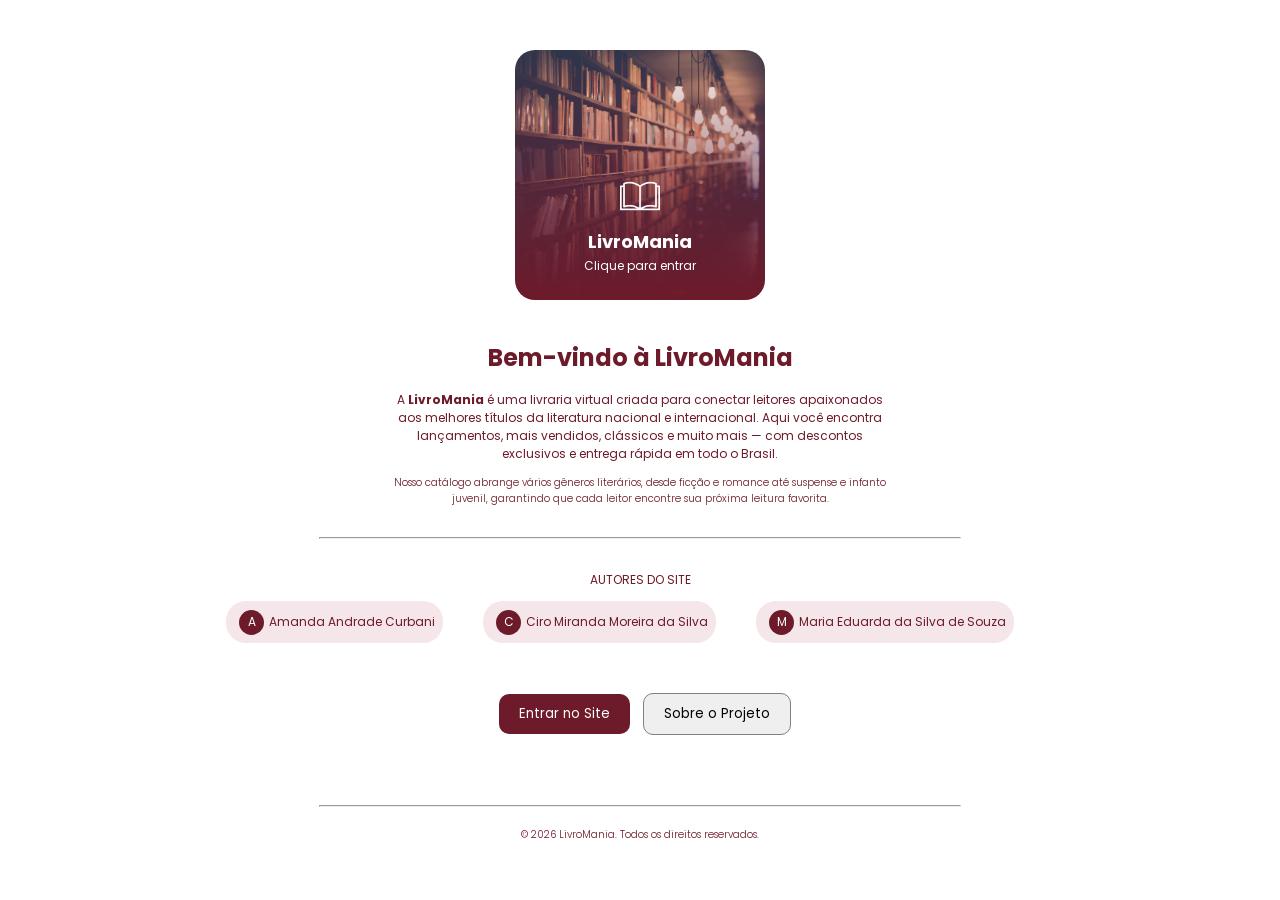
==== commit 22761c6e: "Página de index e Sobre o projeto" ====
--- a/index.html
+++ b/index.html
@@ -1,382 +1,67 @@
 <!DOCTYPE html>
-<html lang="pt-br">
+<html lang="en">
 <head>
     <meta charset="UTF-8">
     <meta name="viewport" content="width=device-width, initial-scale=1.0">
-    <title>LivroMania</title>
-
-    <link rel="stylesheet" href="index.css">
+    <title>Projeto LivroMania</title>
 
     <link rel="preconnect" href="https://fonts.googleapis.com">
     <link rel="preconnect" href="https://fonts.gstatic.com" crossorigin>
     <link href="https://fonts.googleapis.com/css2?family=Poppins:ital,wght@0,100;0,200;0,300;0,400;0,500;0,600;0,700;0,800;0,900;1,100;1,200;1,300;1,400;1,500;1,600;1,700;1,800;1,900&display=swap" rel="stylesheet">
 
+    <link rel="stylesheet" href="index.css">
 </head>
 <body>
+    <main>
+    <a href="HomePage.html" class="linkImg">
+        <div class="cardLink">
+            <span>
+                <img src="icon/livroBranco.png">
+                <h2>LivroMania</h2>
+                <p>Clique para entrar</p>
+            </span>
+        </div>
+    </a>
 
-    <!-- CABEÇALHO -->
-    <header>
-        <nav>
-            <div class="menu">
-                    <input type="checkbox" id="check">
-                    <label for="check">
-                        <img src="icon/menu.png">
-                    </label>
-                </div>
+    <div class="info">
+        <h1>Bem-vindo à LivroMania</h1>
+        <p>A <span>LivroMania</span> é uma livraria virtual criada para conectar leitores apaixonados aos melhores títulos da literatura nacional e internacional. Aqui você encontra lançamentos, mais vendidos, clássicos e muito mais — com descontos exclusivos e entrega rápida em todo o Brasil.</p>
 
-            <div class="containerNav">
-                <h1>LivroMania</h1>
+        <p class="legenda">Nosso catálogo abrange vários gêneros literários, desde ficção e romance até suspense e infanto juvenil, garantindo que cada leitor encontre sua próxima leitura favorita.</p>
+    </div>
+    
 
-                <div id="links">
-                    <a href="#">Lançamentos</a>
-                    <a href="#">Mais Vendidos</a>
-                    <a href="#">Cadastro</a>
-                    <a href="#">Fale Conosco</a>
-                </div>
+    <hr>
+    <h3>AUTORES DO SITE</h3>
+    <div class="aut">
+        
+        <span class="autores">
+            <div class="iconAut">A</div>
+            <p>Amanda Andrade Curbani</p>
+        </span>
 
-                <span>
-                    <button class="icon"><img src="icon/lupa.png"></button>
-                    <button class="icon"><img src="icon/user.png"></button>
-                    <button class="icon"><img src="icon/carrinho.png"></button>
-                </span>
-            </div>
+        <span class="autores">
+            <div class="iconAut">C</div>
+            <p>Ciro Miranda Moreira da Silva</p>
+        </span>
 
-        </nav>
-        <div class="containerHeader">
-            <h2>Bem-vindo à LivroMania</h2> 
-                
-                <!-- ideia de deixar ele trocando o nome, por exemplo Bem-vindo a melhor livraria online/ ao acervo de livros... (efeito de digita e apaga) -->
+        <span class="autores">
+            <div class="iconAut">M</div>
+            <p>Maria Eduarda da Silva de Souza</p>
+        </span>
+    </div>
 
-            <p>Descubra seu próximo livro favorito com descontos imperdíveis!</p>
-            <button id="ofertas"><a href="#">Ver ofertas</a></button>
-        </div>
-    </header>
+    <div class="botoes">
+        <a href="HomePage.html"><button id="entrar" class="botao" >Entrar no Site</button></a>
+        <a href="sobre.html"><button  id="sobre" class="botao">Sobre o Projeto</button></a>
+    </div>
+    
+    </main>
 
-    <!-- MENU LATERAL -->
-     <aside>
-        <nav class="menulateral">
-            <span>
-                <img src="icon/livro.png">
-                <h3 class="titulo">Gêneros Literários</h3>
-            </span>
-            <ul>
-                <li><a href="generosLiterarios/aventura.html">Fantasia</a></li>
-                <li><a href="generosLiterarios/ficcao.html">Ficção</a></li>
-                <li><a href="generosLiterarios/juvenil.html">Infanto Juvenil</a></li>
-                <li><a href="generosLiterarios/romance.html">Romance</a></li>
-                <li><a href="generosLiterarios/suspense.html">Suspense</a></li>
-                <li><a href="generosLiterarios/terror.html">Terror</a></li>
-            </ul>
-        </nav>
-     </aside>
+    <footer>
+        <hr>
+        <p>© 2026 LivroMania. Todos os direitos reservados.</p>
+    </footer>
     
-    <div class="containerMain">
-
-            <h3 class="titulo">Lançamentos</h3>
-
-            <section class="lancamentos secLivros">
-                <span class="livros">
-                    <img class="capa" src="capas/capa1.jpg">
-                    <div>
-
-                        <h4>Amores improváveis vol. 1</h4>
-                        <p>Marina Silva</p>
-
-                        <section class="containerInfo">
-                            <p>R$ 45,90</p>
-                            <p class="preco">R$ 59,99</p>
-                            <p>-23%</p>
-                        </section>
-                        
-
-                        <span class="addCarrinho">
-                            <img src="icon/carrinho.png">
-                            <button><a href="#">Adicionar ao carrinho</a></button>
-                        </span>
-                        
-                    </div>
-                </span>
-
-                <span class="livros">
-                    <img class="capa" src="capas/capa1.jpg">
-                    <div>
-
-                        <h4>Amores improváveis vol. 1</h4>
-                        <p>Marina Silva</p>
-
-                        <section class="containerInfo">
-                            <p>R$ 45,90</p>
-                            <p class="preco">R$ 59,99</p>
-                            <p>-23%</p>
-                        </section>
-                        
-
-                        <span class="addCarrinho">
-                            <img src="icon/carrinho.png">
-                            <button><a href="#">Adicionar ao carrinho</a></button>
-                        </span>
-                        
-                    </div>
-                </span>
-
-                <span class="livros">
-                    <img class="capa" src="capas/capa1.jpg">
-                    <div>
-
-                        <h4>Amores improváveis vol. 1</h4>
-                        <p>Marina Silva</p>
-
-                        <section class="containerInfo">
-                            <p>R$ 45,90</p>
-                            <p class="preco">R$ 59,99</p>
-                            <p>-23%</p>
-                        </section>
-                        
-
-                        <span class="addCarrinho">
-                            <img src="icon/carrinho.png">
-                            <button><a href="#">Adicionar ao carrinho</a></button>
-                        </span>
-                        
-                    </div>
-                </span>
-
-                <span class="livros">
-                    <img class="capa" src="capas/capa1.jpg">
-                    <div>
-
-                        <h4>Amores improváveis vol. 1</h4>
-                        <p>Marina Silva</p>
-
-                        <section class="containerInfo">
-                            <p>R$ 45,90</p>
-                            <p class="preco">R$ 59,99</p>
-                            <p>-23%</p>
-                        </section>
-                        
-
-                        <span class="addCarrinho">
-                            <img src="icon/carrinho.png">
-                            <button><a href="#">Adicionar ao carrinho</a></button>
-                        </span>
-                        
-                    </div>
-                </span>
-
-                <span class="livros">
-                    <img class="capa" src="capas/capa1.jpg">
-                    <div>
-
-                        <h4>Amores improváveis vol. 1</h4>
-                        <p>Marina Silva</p>
-
-                        <section class="containerInfo">
-                            <p>R$ 45,90</p>
-                            <p class="preco">R$ 59,99</p>
-                            <p>-23%</p>
-                        </section>
-                        
-
-                        <span class="addCarrinho">
-                            <img src="icon/carrinho.png">
-                            <button><a href="#">Adicionar ao carrinho</a></button>
-                        </span>
-                        
-                    </div>
-                </span>
-
-                <span class="livros">
-                    <img class="capa" src="capas/capa1.jpg">
-                    <div>
-
-                        <h4>Amores improváveis vol. 1</h4>
-                        <p>Marina Silva</p>
-
-                        <section class="containerInfo">
-                            <p>R$ 45,90</p>
-                            <p class="preco">R$ 59,99</p>
-                            <p>-23%</p>
-                        </section>
-                        
-
-                        <span class="addCarrinho">
-                            <img src="icon/carrinho.png">
-                            <button><a href="#">Adicionar ao carrinho</a></button>
-                        </span>
-                        
-                    </div>
-                </span>
-                
-            </section>
-
-            <h3 class="titulo">Mais Vendidos</h3>
-
-            <section class="maisVendidos secLivros">
-                <span class="livros">
-                    <img class="capa" src="capas/capa1.jpg">
-                    <div>
-
-                        <h4>Amores improváveis vol. 1</h4>
-                        <p>Marina Silva</p>
-
-                        <section class="containerInfo">
-                            <p>R$ 45,90</p>
-                            <p class="preco">R$ 59,99</p>
-                            <p>-23%</p>
-                        </section>
-                        
-
-                        <span class="addCarrinho">
-                            <img src="icon/carrinho.png">
-                            <button><a href="#">Adicionar ao carrinho</a></button>
-                        </span>
-                        
-                    </div>
-                </span>
-
-                <span class="livros">
-                    <img class="capa" src="capas/capa1.jpg">
-                    <div>
-
-                        <h4>Amores improváveis vol. 1</h4>
-                        <p>Marina Silva</p>
-
-                        <section class="containerInfo">
-                            <p>R$ 45,90</p>
-                            <p class="preco">R$ 59,99</p>
-                            <p>-23%</p>
-                        </section>
-                        
-
-                        <span class="addCarrinho">
-                            <img src="icon/carrinho.png">
-                            <button><a href="#">Adicionar ao carrinho</a></button>
-                        </span>
-                        
-                    </div>
-                </span>
-
-                <span class="livros">
-                    <img class="capa" src="capas/capa1.jpg">
-                    <div>
-
-                        <h4>Amores improváveis vol. 1</h4>
-                        <p>Marina Silva</p>
-
-                        <section class="containerInfo">
-                            <p>R$ 45,90</p>
-                            <p class="preco">R$ 59,99</p>
-                            <p>-23%</p>
-                        </section>
-                        
-
-                        <span class="addCarrinho">
-                            <img src="icon/carrinho.png">
-                            <button><a href="#">Adicionar ao carrinho</a></button>
-                        </span>
-                        
-                    </div>
-                </span>
-
-                <span class="livros">
-                    <img class="capa" src="capas/capa1.jpg">
-                    <div>
-
-                        <h4>Amores improváveis vol. 1</h4>
-                        <p>Marina Silva</p>
-
-                        <section class="containerInfo">
-                            <p>R$ 45,90</p>
-                            <p class="preco">R$ 59,99</p>
-                            <p>-23%</p>
-                        </section>
-                        
-
-                        <span class="addCarrinho">
-                            <img src="icon/carrinho.png">
-                            <button><a href="#">Adicionar ao carrinho</a></button>
-                        </span>
-                        
-                    </div>
-                </span>
-
-                <span class="livros">
-                    <img class="capa" src="capas/capa1.jpg">
-                    <div>
-
-                        <h4>Amores improváveis vol. 1</h4>
-                        <p>Marina Silva</p>
-
-                        <section class="containerInfo">
-                            <p>R$ 45,90</p>
-                            <p class="preco">R$ 59,99</p>
-                            <p>-23%</p>
-                        </section>
-                        
-
-                        <span class="addCarrinho">
-                            <img src="icon/carrinho.png">
-                            <button><a href="#">Adicionar ao carrinho</a></button>
-                        </span>
-                        
-                    </div>
-                </span>
-
-                <span class="livros">
-                    <img class="capa" src="capas/capa1.jpg">
-                    <div>
-
-                        <h4>Amores improváveis vol. 1</h4>
-                        <p>Marina Silva</p>
-
-                        <section class="containerInfo">
-                            <p>R$ 45,90</p>
-                            <p class="preco">R$ 59,99</p>
-                            <p>-23%</p>
-                        </section>
-                        
-
-                        <span class="addCarrinho">
-                            <img src="icon/carrinho.png">
-                            <button><a href="#">Adicionar ao carrinho</a></button>
-                        </span>
-                        
-                    </div>
-                </span>
-            </section>
-
-            </section>
-
-            <section class="contato">
-                <h2>Fale Conosco</h2>
-
-                <div class="secContato">
-                    <span class="mensagem">
-                        <h3>Envie sua Mensagem</h3>
-
-                        <form method="post" action="url">
-                            <label for="nome">Nome</label><br>
-                            <input type="text" name="nome" size="200"><br>
-                            
-                            <label for="email">E-mail</label><br>
-                            <input type="email" name="email" size="200"><br>
-
-                            <label for="assunto">Assunto</label><br>
-                            <input type="text" name="assunto" size="200"><br>
-                            
-                            <label for="mensagem">Mensagem</label><br>
-                            <textarea rows="10" cols="40" name="mensagem"></textarea>
-
-                        </form>
-                    </span>
-
-                    <span class="infoContato">
-                        <p>aaaaaaaaaaa</p>
-                    </span>
-                    
-                    
-                </div>
-            </section>
-
 </body>
 </html>
--- a/index.css
+++ b/index.css
@@ -1,396 +1,184 @@
 body{
     margin: 0;
-    background-color: rgb(255, 246, 239);
+    background-color: rgb(255, 255, 255);
     font-family: "Poppins", sans-serif;
     font-weight: 400;
-    font-size: 10px;
+    font-size: 12px;
+
+    display: flex;
+    align-items: center;
+    flex-direction: column;
 }
 
-header{
-    color: rgb(255, 246, 239);
-    width: 100%;
-    height: 250px;
-    margin-top: 60px;
-    background-image: linear-gradient(to right, #6d1a2a, #6d1a2acc);
-    font-size: 13px;
-    position: relative;
-    overflow: auto;
+main{
+    display: flex;
+    flex-direction: column;
+    align-items: center;
+    margin: 50px 0;
+
+    text-align: center;
 }
 
-header{
+.cardLink{
+    width: 250px;
+    height: 250px;
+    background-image: linear-gradient(to top, #6d1a2a, #ffffff00),
+     url(imgSite/biblioteca.jpeg);
+    background-size: cover;
+    display: flex;
+    flex-direction: column;
+    align-items: center;
+    justify-content: center;
+
+    border-radius: 20px;
+}
+
+.cardLink span{
     display: flex;
     flex-direction: column;
     justify-content: center;
     align-items: center;
-    text-align: center;
-}
-
-nav{
-    width: 100%;
-    position: fixed;
-    z-index: 1;
-    top: 0;
-    height: 60px;   
-    background-color: black;
-
-    display: flex;
-    justify-content:center;
-    align-items: center;
-    
-}
-.containerNav{
-    width: 80%;
-    display: flex;
-    justify-content: space-between;
-    align-items: center;
-}
-
-.containerHeader nav span{
-    display: flex;
-    width: 150px;
-    height: 40px;
-    justify-content: space-around;
-    
-}
-
-nav span img{
-    width: 20px;
-}
-
-nav h1{
-    font-size: 20px;
-}
-
-#ofertas{
-    padding: 10px 20px;
-    border: 0px;
-    border-radius: 5px;
-    margin-top: 10px;
-  
-}
-#ofertas a{
-    text-decoration: none;
-    color: #6d1a2a;
+    margin-top: 100px;
 
 }
 
-.icon{
-    background-color: transparent;
-    border: 0px;
-    padding: 2px 10px;
+.cardLink img{
+    width: 40px;
+    margin-bottom: 10px;
 }
-.icon:hover{
-    background: linear-gradient( to bottom, rgba(255, 255, 255, 0), rgba(255, 255, 255, 0), rgba(255, 255, 255, 0.2));
+.linkImg{
+    text-decoration: none;
+    color: white;
+    transition: 0.2s;
+    border-radius: 20px;
+}
+.linkImg:hover{
+    transform: scale(1.05);
+    box-shadow: 0px 0px 10px 3px rgba(0, 0, 0, 0.2);
+    box-sizing: border-box;
+    
+}
+.cardLink span p, .cardLink span h2{
+    margin-top: 2px;
+    margin-bottom: 0;
 }
 
-#links{
-    display: flex;
-    align-items: center;
+.info{
+    width: 40%;
+}
+.info h1{
+    margin-top: 40px;
+    color: #6d1a2a;
 }
 
-#links a{
-    margin-left: 30px;
-    padding: 5px;
-    box-sizing: border-box;
+.info p{
+    color: #6d1a2b;
+}
+.info .legenda, footer p{
+    color: #6d1a2a;
+    font-size: 10px;
+    font-weight: 300;
+}
+.info span{
+    font-weight: bold;
 }
 
-#links a:hover{
-    background: linear-gradient( to bottom, rgba(255, 255, 255, 0), rgba(255, 255, 255, 0), rgba(255, 255, 255, 0.2));
+hr{
+    width: 50%;
+    margin: 20px 0;
 }
 
-/* LANÇAMENTOS */
-
-.containerMain{
+h3{
+    color: #6d1a2a;
+    font-weight: 400;
+    font-size: 12px;
+}
+.aut{
     display: flex;
+    flex-direction: row;
     width: 80%;
-    margin-left: 20%;
-    flex-direction: column;
+    justify-content: center;
+    margin-bottom: 50px;
 }
 
-.secLivros{
-    width: 90%;
-    height: 100%;
+.aut .autores{
+    background-color: #F5E6E9 ;
+    border-radius: 20px;
     display: flex;
-    margin: auto;
-    padding: 20px;
-    border-radius: 20px;
-    flex-direction: row;
-    justify-content:space-around;
-    
-    overflow: auto;
-    box-shadow: 0px 0px 10px 3px rgba(0, 0, 0, 0.095);
-    border: 1px solid rgba(0, 0, 0, 0.2);
-    
-}
-.titulo{
-    font-size: 15px;
-    margin-left: 5%;
-    padding: 20px 0;
-    box-sizing: border-box;
+    justify-content: center;
+    align-items: center;
+    color: #6d1a2a;
+    padding: 0 8px;
+    margin: 0 40px 0 0;
 }
 
-
-.livros{
-    width: 200px;
-    height: auto;
-    box-shadow: 0px 0px 10px 5px rgba(0, 0, 0, 0.095);
-    border: 1px solid rgba(0, 0, 0, 0.2);
-    border-radius: 20px;
-    margin-right: 25px;
+.aut .iconAut{
+    display: flex;
+    justify-content: center;
+    align-items: center;
+    width: 25px;
+    height: 25px;
+    background-color: #6d1a2a;
+    border-radius: 100%;
+    margin: 0 5px;
+    color: #fff;
 }
 
-.addCarrinho{
-    margin: auto;
-    width: 100%;
-    display: flex;
-    align-items: center;
-    justify-content: center;
-    background-color: #6d1a2a;
+.botao{
+    padding: 10px 20px;
     border-radius: 10px;
-    padding: 10px 5px;
-    box-sizing: border-box;
-    margin-bottom: 15px;
-}
-.addCarrinho img{
-    width: 20px;
-}
-.addCarrinho button,a{
-    background-color: transparent;
-    color: white;
-    text-decoration: none;
     border: 0px;
-}
-.livros div{
-    background-color: rgb(255, 246, 239);
-    position: relative;
-    padding: 0 15px;
-    box-sizing: border-box;
-    color: #6d1a2a;
-    border-bottom-left-radius: 20px;
-    border-bottom-right-radius: 20px;
-}
-div h4{
-    color: #000000;
-    font-size: 15px;
-    margin: 5px 0 0 0;
-    font-weight: 500;
+    font-family: "Poppins", sans-serif;
+    font-weight: 400;
+    transition: 0.2s;
+    margin-left: 10px;
 }
 
-.containerInfo{
-    display: flex;
-    align-items: center;
-    margin-bottom: 10px;
-
+.botao:hover{
+    transform: scale(1.05);
 }
 
-.containerInfo p{
-    margin: 0 3px;
+#entrar{
+    color: #fff;
+    background-color: #6d1a2a;
 }
 
-.capa{
+#sobre{
+    border: 1px solid gray;
+}
+footer{
     width: 100%;
-    border-top-left-radius: 20px;
-    border-top-right-radius: 20px;
-}
-
-.livros:hover{
-    border: #490F1A 1px solid;
-}
-
-.containerInfo p:first-child{
-    color: #000000;
-    font-weight:bold;
-    font-size: 15px;
-}
-.containerInfo .preco{
-    font-size: small;
-    text-decoration: line-through;
-}
-.containerInfo p:last-child{
-    color: #ffffff;
-    background-color: #490F1A;
-    border-radius: 5px;
-    padding: 5px;
-    font-size: small;
-}
-
-/* MENU LATERAL */
-
-aside{
-    left: 0;
-    z-index: 0;
-    position: fixed;
-    width: 33%;
-}
-.menulateral ul li a{
-    color: black;
-    margin: 10px 5px 5px 15px;
-    font-size: 16px;
-    margin-bottom: 20px;
-    display: block;
-    padding: 5px;
-    box-sizing: border-box;
-}
-.menulateral ul li a:hover{
-    background:linear-gradient(to right, rgba(73, 15, 26, 0.2), rgba(73, 15, 26, 0.2), rgba(73, 15, 26, 0));
-}
-.menulateral ul{
-    list-style: none;
-    padding: 10px 0;
-    margin: 0 15px 0 20px;
-}
-.menulateral{
-    padding: 0;
-    background-color: white;
-    width: 20%;
-    height: 100%;
-    display: flex;
-    box-sizing: border-box;
-    overflow: auto;
-    justify-content: right;
-    align-items: start;
-    flex-direction: column;
-
-    position: fixed;
-    top: 60px;
-    
-    box-shadow: 2px 0 10px rgba(96, 23, 23, 0.112);
-}
-.containerHeader{
-    margin-left: 20%;
     display: flex;
     flex-direction: column;
     justify-content: center;
     align-items: center;
-    text-align: center;
-}
-.menulateral h3{
-    display: inline-block;
-    margin-left: 10px;
-    margin-bottom: 0;
-}
-.menulateral span{
-    display: flex;
-    align-items: center;
-    justify-content: center;
-}
-.menulateral img{
-    width: 30px;
-    height: auto;
-    margin-left: 30px;
-}
-.menu{
-    display: none;
 }
 
-.menu img{
-    width: 20px;
-    margin-right: 20px;
+footer p{
+    margin: 0 0 20px 0;
 }
-input[type="checkbox"]{
-    display:none;
-}
-/* Menu Lateral Responsive
 
-@media (max-width:768px){
-    body{
-        padding-left: 0;
-    }
-    .logo{
-    width: 15%;
-    height: 20px;
-    margin: 10px 0 0 0;
-
+@media screen and (max-width:1024px){
+    .aut{
+        flex-direction: column;
+        width: 80%;
+        align-items: center;
     }
 
-    .menu img{
-    display: inline-block;
-    width:  40px;
-   
+    .aut .autores{
+        width: 250px;
+        margin: 10px;
+        justify-content: start;
     }
-    input[type="checkbox"]{
-    display: none;
-}
-}*/
-
-/* ---RESPONSIVIDADE HEADER--- */
-
-/* < 1024px */
-@media screen and (max-width:1024px){
-    #links a{
-        display: none;
+    
+    .info{
+        width: 70%;
     }
 
-    .menulateral{
-        display: none;
+    hr{
+        width: 70%;
     }
-
-    .menu{
-        display: inline-block;
+    footer{
+        width: 100%;
     }
-
-    .containerMain{
-        width: 100%;
-        margin: 0;
-    }
-
-    .containerHeader{
-        margin-left: 0;
-    }
-
-    .secLivros{
-        width: 80%;
-        flex-wrap: nowrap;
-        overflow:auto;
-
-        scrollbar-width: none;
-        scroll-behavior: smooth;
-    }
-
-    .livros div{
-        width:160px;
-        height: 90px;
-        position: static;
-        display: flex;
-        flex-direction: column;
-    }
-
-    .livros div h4{
-        font-size: 12px;
-    }
-
-    .livros div p{
-        font-size: 10px;
-        margin: 0;
-        margin-bottom: 5px;
-    }
-
-    .livros div .containerInfo p{
-        font-size: 10px;
-    }
-
-    .livros div .containerInfo p:first-child{
-        font-size: 15px;
-        margin-right: 5px;
-    }
-
-    .livros div .addCarrinho,a{
-        height: 30px;
-        font-size: 9px;
-    }
-
-    .titulo{
-        margin-left: 10%;
-    }
-    .addCarrinho img{
-        width: 15px;
-    }
-
-    .preco + p{
-        display: none;
-    }
-    .addCarrinho{
-        display: none;
-    }
-
 }
